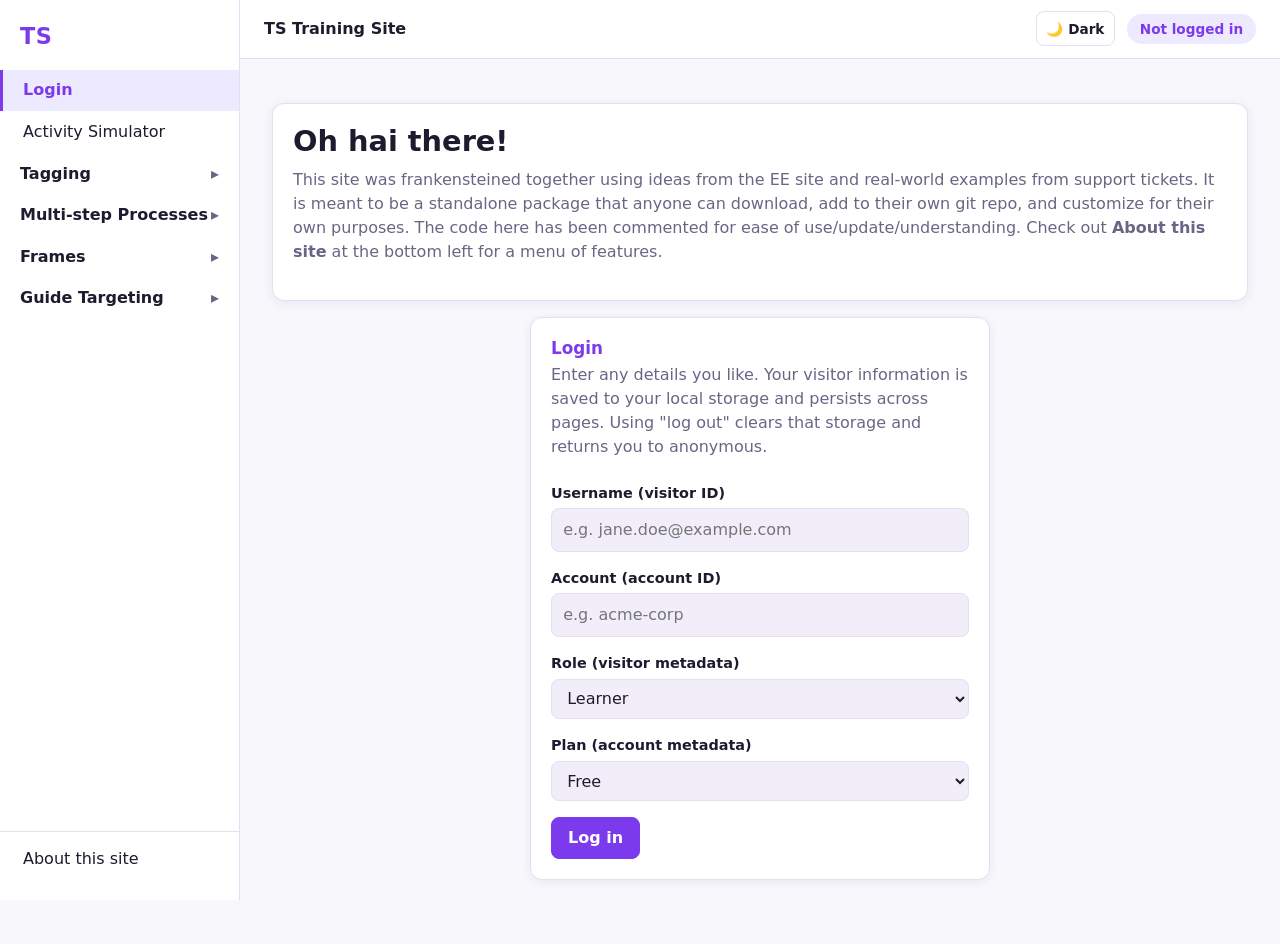
==== index.html @ fd7e9d79 "TS Test Site: initial copy from pendo-io/Technical-Success (ob-testing-site) Co-Authored-By: Claude " ====
<!DOCTYPE html>
<html lang="en">
<head>
  <meta charset="utf-8">
  <meta name="viewport" content="width=device-width, initial-scale=1">

  <!-- Content Security Policy (CSP): a TRAINING setup that breaks Pendo
       guides and the Designer on purpose, while everything else still works.
       Allowed:
         - this site's own files, inline scripts and inline styles
         - the Pendo agent (cdn.pendo.io) and sending analytics (data.pendo.io)
         - Session Replay's web worker (blob:) and the YouTube embed
       Left out on purpose (see Pendo's CSP help article):
         - guide content: content-<SUB_ID>.static.pendo.io and
           pendo-static-<SUB_ID>.storage.googleapis.com
         - the Designer / Visual Design Studio: app.pendo.io
       So page loads are clean, but CSP errors appear in the console when a
       guide tries to show or someone launches the Designer. -->
  <meta http-equiv="Content-Security-Policy" content="default-src 'self'; script-src 'self' 'unsafe-inline' https://cdn.pendo.io; style-src 'self' 'unsafe-inline'; connect-src 'self' https://data.pendo.io; img-src 'self' data: https://data.pendo.io; font-src 'self'; frame-src 'self' https://www.youtube.com; worker-src 'self' blob:">
  <title>TS Training Site</title>

  <!-- Styles for the whole site -->
  <link rel="stylesheet" href="assets/css/style.css">

  <!-- SCRIPTS THAT MUST LOAD FIRST (order matters!):
       config  -> settings (Pendo key)
       theme   -> applies light/dark before the page paints
       session -> reads/writes the logged-in user
       pendo   -> installs Pendo using the settings + session above -->
  <script src="assets/js/config.js"></script>
  <script src="assets/js/theme.js"></script>
  <script src="assets/js/session.js"></script>
  <script src="assets/js/pendo-snippet.js"></script>
</head>
<body>

<!-- =====================================================================
     PAGE FRAME: left nav + (top banner over content).
     The nav and banner are empty here; layout.js fills them in.
     ===================================================================== -->
<div class="app">

  <aside class="sidebar" id="sidebar"></aside>

  <div class="main-col">
    <header class="topbar" id="topbar"></header>

    <main class="content">

      <!-- ===============================================================
           PAGE: LOGIN  (#login)
           The form below saves the user to localStorage (see app.js).
           =============================================================== -->
      <section class="page" data-page="login">
                  <div class="card" id="welcome" style="margin: 1rem 0">
            <h1>Oh hai there!</h1>
            <p class="muted">This site was frankensteined together using ideas from the EE site and real-world examples from support tickets. It is meant to be a standalone package that anyone can download, add to their own git repo, and customize for their own purposes.  The code here has been commented for ease of use/update/understanding. Check out <strong>About this site</strong> at the bottom left for a menu of features.</p>
          </div>  
        <div class="login-box">

          
          <div class="card">
            <h3 class="page-title">Login</h3>
            <p class="page-sub">Enter any details you like. Your visitor information is saved to your local storage and persists across pages. Using "log out" clears that storage and returns you to anonymous.</p>

            <form id="login-form">
              <div class="field">
                <label for="login-username">Username (visitor ID)</label>
                <input type="text" id="login-username" required placeholder="e.g. jane.doe@example.com">
              </div>
              <div class="field">
                <label for="login-account">Account (account ID)</label>
                <input type="text" id="login-account" required placeholder="e.g. acme-corp">
              </div>
              <div class="field">
                <label for="login-role">Role (visitor metadata)</label>
                <select id="login-role">
                  <option value="learner">Learner</option>
                  <option value="admin">Admin</option>
                  <option value="manager">Manager</option>
                </select>
              </div>
              <div class="field">
                <label for="login-plan">Plan (account metadata)</label>
                <select id="login-plan">
                  <option value="free">Free</option>
                  <option value="pro">Pro</option>
                  <option value="enterprise">Enterprise</option>
                </select>
              </div>
              <button type="submit" class="btn" id="login-submit">Log in</button>
            </form>

            <!-- Shows what is currently saved in localStorage (filled in by app.js) -->
            <div class="session-box hidden" id="session-info"></div>
          </div>

          <!-- Shown only when no Pendo key has been set in assets/js/config.js (app.js hides it otherwise) -->
          <div class="card hidden" id="no-key-notice" style="margin-top:1rem">
            <h3>Pendo isn't turned on yet</h3>
            <p class="muted">Open <code>assets/js/config.js</code>, paste your Pendo API key in place of <code>YOUR-PENDO-API-KEY</code>, and reload. Find the key in Pendo under Settings &gt; Subscription Settings &gt; App Details &gt; Install Settings. The domain this site is hosted on must also be allowed in your subscription settings.</p>
          </div>
        </div>
      </section>


      <!-- ===============================================================
           PAGE: TAGGING  (#tagging)
           Lots of elements to practice tagging Features in Pendo.
           Each section has a different challenge.
           =============================================================== -->
      <section class="page" data-page="tagging">
        <h1 class="page-title">Tagging Practice</h1>
        <p class="page-sub">Use the Pendo Designer to tag each element. Every section is a slightly different challenge.</p>

        <!-- ---- 1. Easy: elements with ids ---- -->
        <div class="section">
          <h2>1. Easy mode: elements with ids</h2>
          <p class="hint">Each of these has a unique id. Tag them by id.</p>
          <div class="row">
            <button class="btn" id="easy-save">Save</button>
            <button class="btn" id="easy-cancel">Cancel</button>
            <button class="btn btn-outline" id="easy-export">Export</button>
            <a class="btn btn-outline" id="easy-link" href="#tagging">A link</a>
            <button class="btn btn-icon" id="easy-icon" aria-label="Settings">⚙️</button>
          </div>
        </div>

        <!-- ---- 2. Custom attribute ---- -->
        <div class="section">
          <h2>2. Custom attributes</h2>
          <p class="hint">No ids here, but each has a <code>data-pendo-id</code> attribute. Check Pendo's data-attribute settings.</p>
          <div class="row">
            <button class="btn" data-pendo-id="ghost">👻 Ghost</button>
            <button class="btn" data-pendo-id="gamepad">🎮 Gamepad</button>
            <button class="btn" data-pendo-id="coffee">☕ Coffee</button>
            <button class="btn" data-pendo-id="bug">🐛 Bug</button>
          </div>
        </div>

        <!-- ---- 3. Identical elements ---- -->
        <div class="section">
          <h2>3. Identical twins</h2>
          <p class="hint">Same classes, no ids. How do you tag just ONE of them? (Hint: look at their surroundings or their text.)</p>
          <div class="grid">
            <div class="card twin"><div class="pic">🐱</div><h3>We're the same</h3><button class="btn btn-small">Click me</button></div>
            <div class="card twin"><div class="pic">🐱</div><h3>Except for</h3><button class="btn btn-small">Click me</button></div>
            <div class="card twin"><div class="pic">🐱</div><h3>our headings</h3><button class="btn btn-small">Click me</button></div>
          </div>
        </div>

        <!-- ---- 4. Dynamic ids ---- -->
        <div class="section">
          <h2>4. Dynamic ids</h2>
          <p class="hint">These ids are random and change every time you refresh (tagging.js does this). Find another way to target them.</p>
          <div class="row">
            <button class="btn dynamic-id">Random 1</button>
            <button class="btn dynamic-id">Random 2</button>
            <button class="btn dynamic-id">Random 3</button>
          </div>
        </div>

        <!-- ---- 5. Disappearing / appearing ---- -->
        <div class="section">
          <h2>5. Now you see me...</h2>
          <p class="hint">Elements that appear, disappear or only show on hover.</p>
          <div class="row">
            <button class="btn" id="toggle-secret">Toggle secret</button>
            <button class="btn btn-outline" id="vanishing-button">Click me and I vanish</button>
            <span id="late-holder" class="muted">(a button appears here after 4 seconds)</span>
            <div class="hover-menu">
              <button class="btn btn-outline" id="hover-trigger">Hover over me ▾</button>
              <div class="menu-items">
                <button id="hover-item-1">First choice</button>
                <button id="hover-item-2">Second choice</button>
                <button id="hover-item-3">Third choice</button>
              </div>
            </div>
          </div>
          <div class="card hidden" id="secret-box" style="margin-top:1rem">
            <h3>Secret!</h3>
            <button class="btn btn-small" id="secret-button">Tag the button inside the secret</button>
          </div>
        </div>

        <!-- ---- 6. Form elements ---- -->
        <div class="section">
          <h2>6. Form elements</h2>
          <p class="hint">Inputs, checkboxes, radios and dropdowns.</p>
          <div class="card">
            <div class="field">
              <label for="form-name">Name</label>
              <input type="text" id="form-name" placeholder="Your name">
            </div>
            <div class="field">
              <label><input type="checkbox" id="form-newsletter"> Subscribe to the newsletter</label>
              <label><input type="checkbox" id="form-terms"> I agree to the terms</label>
            </div>
            <div class="field">
              <label><input type="radio" name="size" value="s"> Small</label>
              <label><input type="radio" name="size" value="m" checked> Medium</label>
              <label><input type="radio" name="size" value="l"> Large</label>
            </div>
            <div class="field">
              <label for="form-color">Favorite color</label>
              <select id="form-color">
                <option>Purple</option>
                <option>Also purple</option>
                <option>Violet</option>
              </select>
            </div>
            <button class="btn" id="form-submit">Submit</button>
          </div>
        </div>

        <!-- ---- 7. Tabs, accordions ---- -->
        <div class="section">
          <h2>7. Tabs and accordions</h2>
          <p class="hint">Tabs swap content in place. The URL never changes.</p>
          <div class="card">
            <div class="tabs">
              <button class="tab active" data-tab="one">Tab One</button>
              <button class="tab" data-tab="two">Tab Two</button>
              <button class="tab" data-tab="three">Tab Three</button>
            </div>
            <div class="tab-panel active" data-panel="one"><p>Panel one.</p><button class="btn btn-small" id="panel-one-btn">Button in one</button></div>
            <div class="tab-panel" data-panel="two"><p>Panel two.</p><button class="btn btn-small" id="panel-two-btn">Button in two</button></div>
            <div class="tab-panel" data-panel="three"><p>Panel three.</p><button class="btn btn-small" id="panel-three-btn">Button in three</button></div>
          </div>
          <div style="margin-top:1rem">
            <details><summary>Accordion item A</summary><p>Hidden content A.</p><button class="btn btn-small">Button A</button></details>
            <details><summary>Accordion item B</summary><p>Hidden content B.</p><button class="btn btn-small">Button B</button></details>
          </div>
        </div>

        <!-- ---- 8. Counter ---- -->
        <div class="section">
          <h2>8. Click it a lot</h2>
          <p class="hint">Good for checking that Pendo counts every click.</p>
          <div class="row">
            <button class="btn" id="counter-btn">Click counter</button>
            <span>Clicks: <strong id="counter-value">0</strong></span>
          </div>
        </div>

        <!-- ---- 9. Shadow DOM ---- -->
        <div class="section">
          <h2>9. Shadow DOM</h2>
          <p class="hint">The button below lives inside a shadow root (tagging.js builds it).</p>
          <div id="shadow-host"></div>
        </div>

        <!-- ---- 10. Track events ---- -->
        <div class="section">
          <h2>10. Track events (not clicks)</h2>
          <p class="hint">These send custom <code>pendo.track()</code> events. Open the browser console to see them logged.</p>
          <div class="grid">
            <div class="card">
              <h3>Search + Enter</h3>
              <input type="search" id="search-input" placeholder="Type, then press Enter">
            </div>
            <div class="card">
              <h3>Choose a flavor</h3>
              <select id="flavor-select">
                <option value="">Pick one...</option>
                <option>Grape</option>
                <option>Lavender</option>
                <option>Plain (boring)</option>
              </select>
            </div>
          </div>
        </div>

        <!-- ---- 11. Repeated table rows ---- -->
        <div class="section">
          <h2>11. Repeated rows</h2>
          <p class="hint">Every row has the same Edit / Delete buttons. Tag "Delete" for ONE row only, then try tagging it for ALL rows. (Delete really removes the row; refresh to get it back.)</p>
          <table class="table" id="people-table">
            <thead><tr><th>Name</th><th>Team</th><th>Actions</th></tr></thead>
            <tbody>
              <tr><td>Ada</td><td>Support</td><td><button class="btn btn-small row-edit">Edit</button> <button class="btn btn-small btn-outline row-delete">Delete</button></td></tr>
              <tr><td>Grace</td><td>Engineering</td><td><button class="btn btn-small row-edit">Edit</button> <button class="btn btn-small btn-outline row-delete">Delete</button></td></tr>
              <tr><td>Linus</td><td>Engineering</td><td><button class="btn btn-small row-edit">Edit</button> <button class="btn btn-small btn-outline row-delete">Delete</button></td></tr>
              <tr><td>Margaret</td><td>Success</td><td><button class="btn btn-small row-edit">Edit</button> <button class="btn btn-small btn-outline row-delete">Delete</button></td></tr>
            </tbody>
          </table>
        </div>

        <!-- ---- 12. Nested click targets ---- -->
        <div class="section">
          <h2>12. Click the child, tag the parent</h2>
          <p class="hint">Each button contains smaller elements. Click different parts and watch the log below (tagging.js prints the element that was actually clicked). Pendo has to decide which one to tag.</p>
          <div class="row">
            <button class="btn" id="nested-btn"><span class="nested-icon">📦</span> <span class="nested-label"><strong>Ship</strong> it</span></button>
            <div class="card nested-card" id="nested-card"><span>Whole card is clickable</span> <em>(even this part)</em></div>
          </div>
          <p class="muted" style="margin-top:.75rem">Last click: <code id="nested-log">nothing yet</code></p>
        </div>

        <!-- ---- 13. SVG and icon-only buttons ---- -->
        <div class="section">
          <h2>13. SVG and icon-only elements</h2>
          <p class="hint">No text to match on. Clicks may land on the <code>&lt;svg&gt;</code> or the <code>&lt;path&gt;</code> inside it.</p>
          <div class="row">
            <button class="btn btn-icon" aria-label="Favorite">
              <svg width="22" height="22" viewBox="0 0 24 24" fill="currentColor"><path d="M12 21s-7-4.6-9.5-9A5.5 5.5 0 0 1 12 6a5.5 5.5 0 0 1 9.5 6c-2.5 4.4-9.5 9-9.5 9z"/></svg>
            </button>
            <button class="btn btn-icon" aria-label="Star">
              <svg width="22" height="22" viewBox="0 0 24 24" fill="currentColor"><path d="M12 2l3 7 7 .6-5.3 4.8 1.6 7.1L12 17.8 5.7 21.5l1.6-7.1L2 9.6 9 9z"/></svg>
            </button>
            <button class="btn btn-icon" aria-label="Add">
              <svg width="22" height="22" viewBox="0 0 24 24" fill="none" stroke="currentColor" stroke-width="2.5"><path d="M12 5v14M5 12h14"/></svg>
            </button>
            <span class="muted">Clicking an emoji span also works:</span>
            <span class="emoji-click" id="emoji-click" role="button" tabindex="0">🎉</span>
          </div>
        </div>

        <!-- ---- 14. Links ---- -->
        <div class="section">
          <h2>14. Links</h2>
          <p class="hint">Same look, different <code>href</code>s. Tag by href, text or position.</p>
          <ul class="link-list">
            <li><a href="#tagging">Link to this page</a></li>
            <li><a href="#guides-modals">Link to Modals &amp; Banners</a></li>
            <li><a href="frames.html">Link to a real other page</a></li>
            <li><a href="https://www.pendo.io" target="_blank" rel="noopener">External link (new tab)</a></li>
            <li><a href="#tagging" class="link-same">Same text</a> · <a href="#guides-targets" class="link-same">Same text</a></li>
          </ul>
        </div>

        <!-- ---- 15. More inputs ---- -->
        <div class="section">
          <h2>15. More inputs</h2>
          <p class="hint">Toggle switch, slider, date, textarea and file picker.</p>
          <div class="card">
            <div class="field">
              <label class="switch"><input type="checkbox" id="switch-dark-alerts"> <span class="switch-track"></span> Enable alerts</label>
            </div>
            <div class="field">
              <label for="slider">Volume: <strong id="slider-value">50</strong></label>
              <input type="range" id="slider" min="0" max="100" value="50">
            </div>
            <div class="field"><label for="date-input">Pick a date</label><input type="date" id="date-input"></div>
            <div class="field"><label for="notes">Notes</label><textarea id="notes" rows="3" placeholder="Type something..."></textarea></div>
            <div class="field"><label for="file-input">Upload a file</label><input type="file" id="file-input"></div>
          </div>
        </div>
      </section>


      <!-- ===============================================================
           PAGE: GUIDES - MODALS & BANNERS  (#guides-modals)
           Things that pop up, so you have something to attach guides to.
           =============================================================== -->
      <section class="page" data-page="guides-modals">
        <h1 class="page-title">Guides: Modals &amp; Banners</h1>
        <p class="page-sub">Pop-ups and strips you can target with guides (or use to test guides appearing alongside them).</p>

        <div class="section">
          <h2>Regular modals</h2>
          <p class="hint">Ordinary overlay modals built from a <code>&lt;div&gt;</code> and a z-index. Modal #1 has a Next button that swaps to modal #2 (and Back swaps back). They are never open at the same time.</p>
          <button class="btn" id="open-modal-1">Open modal</button>
        </div>

        <div class="section">
          <h2>Top-layer modal</h2>
          <p class="hint">This one is a native <code>&lt;dialog&gt;</code> opened with <code>showModal()</code>. The browser puts it in the <em>top layer</em>, above everything on the page regardless of z-index, so it behaves differently from the regular modals when a guide tries to appear over it.</p>
          <button class="btn" id="open-top-layer">Open top-layer modal</button>
        </div>

        <div class="section">
          <h2>Banner slot</h2>
          <p class="hint">An empty area at the top of a page is a classic guide target.</p>
          <div class="banner-slot" id="banner-slot">
            <div class="card hidden" id="sample-banner">
              <strong>📣 Maintenance tonight at 10pm.</strong>
              <button class="btn btn-small btn-outline" id="banner-dismiss">Dismiss</button>
            </div>
            <span class="muted">(banner area)</span>
          </div>
          <div class="row" style="margin-top:.75rem">
            <button class="btn btn-outline" id="toggle-banner">Show / hide banner</button>
          </div>
        </div>

        <div class="section">
          <h2>Toast</h2>
          <button class="btn btn-outline" id="show-toast">Show a toast</button>
        </div>
      </section>


      <!-- ===============================================================
           PAGE: GUIDES - TOOLTIP TARGETS  (#guides-targets)
           A spread of elements in different positions so tooltips,
           arrows and badges can point at them.
           =============================================================== -->
      <section class="page" data-page="guides-targets">
        <h1 class="page-title">Guides: Tooltip Targets</h1>
        <p class="page-sub">Elements spread around the page for tooltip guides to point at from different directions.</p>

        <div class="section">
          <div class="row" style="justify-content:space-between">
            <button class="btn" id="target-top-left">Top left</button>
            <span class="row">
              <button class="btn btn-icon" id="bell-btn" aria-label="Notifications">🔔 <span class="badge" id="bell-count">3</span></button>
              <button class="btn btn-outline btn-small" id="bell-reset">Reset badge</button>
            </span>
            <button class="btn" id="target-top-right">Top right</button>
          </div>
        </div>

        <div class="section">
          <div class="grid">
            <div class="card"><h3>New feature</h3><p>A card with a heading <span class="badge">NEW</span></p><button class="btn btn-small" id="target-card-1">Try it</button></div>
            <div class="card"><h3>Another card</h3><p>A card without a badge.</p><button class="btn btn-small" id="target-card-2">Try it</button></div>
            <div class="card"><h3>Third card</h3><p>Nothing special here.</p><button class="btn btn-small" id="target-card-3">Try it</button></div>
          </div>
        </div>

        <div class="section" style="margin-top:6rem">
          <div class="row" style="justify-content:center">
            <button class="btn" id="target-bottom">Lower down the page</button>
          </div>
        </div>
      </section>


      <!-- ===============================================================
           PAGES: MULTI-STEP PROCESS  (#process-1, #process-2, #process-3)
           A fake 3-step flow. Each step has its own URL, so it's a good
           base for a walkthrough guide that crosses pages.
           (Navigation is handled by the data-goto buttons in app.js.)
           =============================================================== -->
      <section class="page" data-page="process-1">
        <h1 class="page-title">New Project Setup</h1>
        <p class="page-sub">A pretend 3-step wizard.</p>
        <div class="steps"><div class="step current">1. Details</div><div class="step">2. Settings</div><div class="step">3. Review</div></div>
        <div class="card">
          <div class="field"><label for="project-name">Project name</label><input type="text" id="project-name" placeholder="My project"></div>
          <div class="field"><label for="project-desc">Description</label><textarea id="project-desc" rows="3"></textarea></div>
          <button class="btn" id="step-1-next" data-goto="process-2">Next →</button>
        </div>
      </section>

      <section class="page" data-page="process-2">
        <h1 class="page-title">New Project Setup</h1>
        <p class="page-sub">Step 2 of 3</p>
        <div class="steps"><div class="step done">1. Details</div><div class="step current">2. Settings</div><div class="step">3. Review</div></div>
        <div class="card">
          <div class="field"><label><input type="checkbox" id="setting-notify" checked> Send me email updates</label></div>
          <div class="field"><label for="setting-visibility">Visibility</label>
            <select id="setting-visibility"><option>Private</option><option>Team</option><option>Public</option></select></div>
          <div class="row">
            <button class="btn btn-outline" id="step-2-back" data-goto="process-1">← Back</button>
            <button class="btn" id="step-2-next" data-goto="process-3">Next →</button>
          </div>
        </div>
      </section>

      <section class="page" data-page="process-3">
        <h1 class="page-title">New Project Setup</h1>
        <p class="page-sub">Step 3 of 3</p>
        <div class="steps"><div class="step done">1. Details</div><div class="step done">2. Settings</div><div class="step current">3. Review</div></div>
        <div class="card">
          <p>Everything look good?</p>
          <div class="row">
            <button class="btn btn-outline" id="step-3-back" data-goto="process-2">← Back</button>
            <button class="btn" id="process-finish">Finish</button>
          </div>
          <p class="hidden" id="process-done" style="margin-top:1rem"><strong>🎉 Project created!</strong>
            <a href="frames.html">Now go see the frames page →</a></p>
        </div>
      </section>


      <!-- ===============================================================
           PAGE: GUIDES - DUPLICATE DOM  (#guides-dupes)
           Some real sites keep TWO copies of the same UI in the page (one
           per theme, per user setting, or left over from sloppy SPA code)
           and only show one. Guide targeting gets confused when the FIRST
           match in the HTML is the invisible copy.

           Every case below has two copies inside a ".dup-block":
             - copy 1 comes first in the HTML and starts HIDDEN
             - copy 2 comes second and starts VISIBLE
           A "Switch" button (see guides.js, "DUPLICATE DOM") swaps them.
           data-hide on each block says HOW the hidden copy is hidden.
           =============================================================== -->
      <section class="page" data-page="guides-dupes">
        <h1 class="page-title">Guides: Duplicate DOM</h1>
        <p class="page-sub">The same element exists twice, but only one copy is visible at a time. Target the visible one, then press Switch and see if the guide follows.</p>

        <!-- ---- Case A: display: none, duplicate ids and classes ---- -->
        <div class="section">
          <h2>A. Per-theme copies (<code>display: none</code>)</h2>
          <p class="hint">Both copies share the SAME id (<code>dup-save-a</code>), classes and text. Invalid HTML, but very common in the wild. The first one in the page is hidden.</p>
          <div class="dup-block" data-hide="display">
            <div class="dup-stack">
              <div class="dup-copy" data-copy="1"><div class="card"><h3>Account settings</h3><p>Copy 1 · first in the DOM</p><button class="btn dup-save" id="dup-save-a">Save changes</button></div></div>
              <div class="dup-copy active" data-copy="2"><div class="card"><h3>Account settings</h3><p>Copy 2 · second in the DOM</p><button class="btn dup-save" id="dup-save-a">Save changes</button></div></div>
            </div>
            <div class="row dup-controls">
              <button class="btn btn-outline btn-small dup-toggle">Switch copies</button>
              <span class="muted dup-status"></span>
              <span class="muted dup-log"></span>
            </div>
          </div>
        </div>

        <!-- ---- Case B: visibility: hidden, no ids ---- -->
        <div class="section">
          <h2>B. Per-setting copies (<code>visibility: hidden</code>)</h2>
          <p class="hint">No ids at all. The hidden copy still takes up space (stacked in the same spot) so the page layout never shifts.</p>
          <div class="dup-block" data-hide="visibility">
            <div class="dup-stack">
              <div class="dup-copy" data-copy="1"><div class="card"><h3>Invite a teammate</h3><p>Copy 1 · first in the DOM</p><button class="btn dup-save">Send invite</button></div></div>
              <div class="dup-copy active" data-copy="2"><div class="card"><h3>Invite a teammate</h3><p>Copy 2 · second in the DOM</p><button class="btn dup-save">Send invite</button></div></div>
            </div>
            <div class="row dup-controls">
              <button class="btn btn-outline btn-small dup-toggle">Switch copies</button>
              <span class="muted dup-status"></span>
              <span class="muted dup-log"></span>
            </div>
          </div>
        </div>

        <!-- ---- Case C: opacity: 0 (sloppy SPA leftovers) ---- -->
        <div class="section">
          <h2>C. Leftover "previous view" (<code>opacity: 0</code>)</h2>
          <p class="hint">Mimics an SPA that keeps the old view in the page and just fades it out. An <code>opacity: 0</code> element still occupies space and still exists for DOM queries, so it's the sneakiest one.</p>
          <div class="dup-block" data-hide="opacity">
            <div class="dup-stack">
              <div class="dup-copy" data-copy="1"><div class="card"><h3>Export report</h3><p>Copy 1 · first in the DOM</p><button class="btn dup-save">Export</button></div></div>
              <div class="dup-copy active" data-copy="2"><div class="card"><h3>Export report</h3><p>Copy 2 · second in the DOM</p><button class="btn dup-save">Export</button></div></div>
            </div>
            <div class="row dup-controls">
              <button class="btn btn-outline btn-small dup-toggle">Switch copies</button>
              <span class="muted dup-status"></span>
              <span class="muted dup-log"></span>
            </div>
          </div>
        </div>
      </section>


      <!-- ===============================================================
           PAGE: GUIDES - WIDGETS  (#guides-widgets)
           Things that float, stay put, collect feedback, or need scrolling.
           =============================================================== -->
      <section class="page" data-page="guides-widgets">
        <h1 class="page-title">Guides: Widgets &amp; Feedback</h1>
        <p class="page-sub">A floating help launcher, a consent bar, a rating form and a long page to scroll.</p>

        <div class="section">
          <h2>What's new</h2>
          <p class="hint">A list with badges. Good for a "what's new" announcement guide.</p>
          <div class="card">
            <p><span class="badge">NEW</span> Dark mode is here. <a href="#guides-widgets" id="whats-new-1">Learn more</a></p>
            <p><span class="badge">NEW</span> Faster exports. <a href="#guides-widgets" id="whats-new-2">Learn more</a></p>
            <p><span class="badge">BETA</span> Shared dashboards. <a href="#guides-widgets" id="whats-new-3">Learn more</a></p>
          </div>
        </div>

        <div class="section">
          <h2>Rate your experience</h2>
          <p class="hint">Click a star, add a comment, send it. A "thank you" replaces the form. Sends a <code>pendo.track</code> event.</p>
          <div class="card" id="feedback-card">
            <div class="stars" id="stars" role="radiogroup" aria-label="Rating">
              <button class="star" data-value="1" aria-label="1 star">★</button>
              <button class="star" data-value="2" aria-label="2 stars">★</button>
              <button class="star" data-value="3" aria-label="3 stars">★</button>
              <button class="star" data-value="4" aria-label="4 stars">★</button>
              <button class="star" data-value="5" aria-label="5 stars">★</button>
            </div>
            <div class="field" style="margin-top:.75rem"><label for="feedback-text">Anything else?</label><textarea id="feedback-text" rows="2"></textarea></div>
            <button class="btn" id="feedback-submit">Send feedback</button>
            <p class="hidden" id="feedback-thanks"><strong>Thank you!</strong></p>
          </div>
        </div>

        <div class="section">
          <h2>Scroll down</h2>
          <p class="hint">A tall spacer, then a target at the very bottom. For testing guides that wait for scrolling.</p>
          <div class="scroll-spacer">⬇ keep scrolling ⬇</div>
          <button class="btn" id="bottom-target">You made it</button>
        </div>

        <!-- Floating help launcher: fixed to the bottom-right corner of the window -->
        <button class="launcher" id="launcher-btn" aria-label="Open help">?</button>
        <div class="launcher-panel hidden" id="launcher-panel">
          <h3>How can we help?</h3>
          <button class="btn btn-outline btn-small" id="launcher-item-1">Getting started</button>
          <button class="btn btn-outline btn-small" id="launcher-item-2">Keyboard shortcuts</button>
          <button class="btn btn-outline btn-small" id="launcher-item-3">Contact us</button>
        </div>

        <!-- Consent-style bar: stuck to the bottom of the window until dismissed -->
        <div class="consent-bar" id="consent-bar">
          <span>We use cookies (not really). Pretend this is a consent banner.</span>
          <button class="btn btn-small" id="consent-accept">Accept</button>
          <button class="btn btn-small btn-outline" id="consent-decline">Decline</button>
        </div>
      </section>


      <!-- ===============================================================
           PAGE: GUIDES - SCROLL TO REVEAL  (#guides-reveal)
           Like Scroll Targets, but each target is NOT VISIBLE (per Pendo's
           rules) until you scroll it into view. Pendo treats an element as
           not visible if it has any of:
               visibility: hidden   |   opacity: 0   |   display: none
           Each case below uses one of them. The target is always in the
           HTML; guides.js reveals it once its holder scrolls into view.
           Each target sits inside a ".reveal-holder" that keeps its space
           in the layout (a display:none element would otherwise take none).
           =============================================================== -->
      <section class="page" data-page="guides-reveal">
        <h1 class="page-title">Guides: Scroll to Reveal</h1>
        <p class="page-sub">The targets exist in the page but are hidden until you scroll to them. Can your guide wait for them to become visible?</p>

        <div class="section">
          <h2>How it works</h2>
          <p class="hint">Scroll down. When a holder is fully on screen, its button switches from hidden to visible. The status text under each one shows the current state. "Reset all" hides them again.</p>
          <button class="btn btn-outline" id="reveal-reset">Reset all</button>
        </div>

        <div class="scroll-filler" data-filler="25"></div>

        <!-- ---- Case A: visibility: hidden ---- -->
        <div class="section">
          <h2>A. <code>visibility: hidden</code></h2>
          <div class="reveal-holder">
            <button class="btn reveal-target" id="reveal-visibility" data-hide="visibility">Revealed (was visibility: hidden)</button>
          </div>
          <p class="muted reveal-status" data-for="reveal-visibility"></p>
        </div>

        <div class="scroll-filler" data-filler="25"></div>

        <!-- ---- Case B: opacity: 0 ---- -->
        <div class="section">
          <h2>B. <code>opacity: 0</code></h2>
          <div class="reveal-holder">
            <button class="btn reveal-target" id="reveal-opacity" data-hide="opacity">Revealed (was opacity: 0)</button>
          </div>
          <p class="muted reveal-status" data-for="reveal-opacity"></p>
        </div>

        <div class="scroll-filler" data-filler="25"></div>

        <!-- ---- Case C: display: none ---- -->
        <div class="section">
          <h2>C. <code>display: none</code></h2>
          <div class="reveal-holder">
            <button class="btn reveal-target" id="reveal-display" data-hide="display">Revealed (was display: none)</button>
          </div>
          <p class="muted reveal-status" data-for="reveal-display"></p>
        </div>

        <div class="scroll-filler" data-filler="25"></div>

        <!-- ---- Case D: hidden inside a scrolling box ---- -->
        <div class="section">
          <h2>D. Inside a scrolling box (<code>opacity: 0</code>)</h2>
          <p class="hint">Revealed only when scrolled into view <em>inside the box</em>.</p>
          <div class="scroll-box">
            <div class="scroll-filler" data-filler="12"></div>
            <div class="reveal-holder">
              <button class="btn reveal-target" id="reveal-in-box" data-hide="opacity">Revealed in the box</button>
            </div>
          </div>
          <p class="muted reveal-status" data-for="reveal-in-box"></p>
        </div>

        <div class="scroll-filler" data-filler="10"></div>
      </section>


      <!-- ===============================================================
           PAGE: GUIDES - SCROLL TARGETS  (#guides-scroll)
           For testing guides whose target is OUTSIDE the visible area and
           only comes into view after scrolling. Three cases:
             A. the whole page scrolls
             B. a box inside the page scrolls
             C. a strip scrolls sideways
           The filler text is added by guides.js (look for "SCROLL FILLER").
           =============================================================== -->
      <section class="page" data-page="guides-scroll">
        <h1 class="page-title">Guides: Scroll Targets</h1>
        <p class="page-sub">Each case below hides its target out of view. Does your guide find it, scroll to it, and point at it correctly?</p>

        <!-- ---- Case A: page-level scroll ---- -->
        <div class="section">
          <h2>A. Far down the page</h2>
          <p class="hint">The target is a button at the very bottom of this page, thousands of pixels below the top. Scroll, or use the button.</p>
          <div class="row">
            <button class="btn btn-outline" id="scroll-jump-bottom">Jump to the bottom</button>
          </div>
        </div>

        <!-- Filler: many paragraphs to push the target far away -->
        <div class="scroll-filler" data-filler="40"></div>

        <!-- ---- Case B: scrolling box ---- -->
        <div class="section">
          <h2>B. Inside a scrolling box</h2>
          <p class="hint">This box has its own scrollbar. The target is at the bottom of the box, so the box itself has to scroll before the target is visible.</p>
          <div class="scroll-box" id="scroll-box">
            <div class="scroll-filler" data-filler="15"></div>
            <button class="btn" id="scroll-box-target">Target at the bottom of the box</button>
          </div>
        </div>

        <!-- ---- Case C: sideways scroll ---- -->
        <div class="section">
          <h2>C. Off to the right</h2>
          <p class="hint">A strip that scrolls sideways. The target is far off the right edge.</p>
          <div class="scroll-strip" id="scroll-strip">
            <div class="strip-inner">
              <div class="strip-filler">⬅ scroll sideways ➡</div>
              <button class="btn" id="scroll-strip-target">Target at the far right</button>
            </div>
          </div>
        </div>

        <!-- More filler so Case A's target really is far from everything else -->
        <div class="scroll-filler" data-filler="40"></div>

        <!-- ---- Case A target: the very bottom ---- -->
        <div class="section">
          <h2>The bottom of the page</h2>
          <div class="row">
            <button class="btn" id="scroll-bottom-target">Target at the bottom of the page</button>
            <button class="btn btn-outline" id="scroll-jump-top">Back to top</button>
          </div>
        </div>
      </section>

      <!-- ===============================================================
           MULTI-STEP PROCESS: CHECKOUT  (#checkout-shop, -cart, -shipping,
           -payment, -review, -done)
           A mock store. Everything here is fake: no real payments happen.
           The product list, cart and step bar are drawn by checkout.js;
           the cart is kept in localStorage so it survives a reload.
           =============================================================== -->

      <!-- Step 0: the shop -->
      <section class="page" data-page="checkout-shop">
        <div class="row" style="justify-content:space-between">
          <div>
            <h1 class="page-title">TS Shop</h1>
            <p class="page-sub">Add a few things to your cart, then check out. Nothing here is real.</p>
          </div>
          <button class="btn btn-outline" id="shop-cart-btn" data-goto="checkout-cart">🛒 Cart (<span class="cart-count">0</span>)</button>
        </div>
        <!-- Product cards are added here by checkout.js -->
        <div class="grid product-grid" id="product-grid"></div>
      </section>

      <!-- Step 1: the cart -->
      <section class="page" data-page="checkout-cart">
        <h1 class="page-title">Your Cart</h1>
        <div class="steps" data-steps="cart"></div>
        <div class="checkout-layout">
          <div class="card" id="cart-items"></div>
          <div class="card" id="cart-summary-box">
            <h3>Order summary</h3>
            <div class="field promo-field">
              <label for="promo-input">Promo code</label>
              <div class="row"><input type="text" id="promo-input" placeholder="Try PURPLE10"><button class="btn btn-outline btn-small" id="promo-apply">Apply</button></div>
              <p class="muted" id="promo-msg"></p>
            </div>
            <div class="summary" data-summary></div>
            <div class="row" style="margin-top:1rem">
              <button class="btn btn-outline" id="cart-continue" data-goto="checkout-shop">← Keep shopping</button>
              <button class="btn" id="cart-checkout">Checkout →</button>
            </div>
          </div>
        </div>
      </section>

      <!-- Step 2: shipping -->
      <section class="page" data-page="checkout-shipping">
        <h1 class="page-title">Shipping</h1>
        <div class="steps" data-steps="shipping"></div>
        <form class="card" id="shipping-form">
          <div class="field"><label for="ship-name">Full name</label><input type="text" id="ship-name" required></div>
          <div class="field"><label for="ship-address">Street address</label><input type="text" id="ship-address" required></div>
          <div class="row">
            <div class="field" style="flex:2"><label for="ship-city">City</label><input type="text" id="ship-city" required></div>
            <div class="field" style="flex:1"><label for="ship-zip">ZIP</label><input type="text" id="ship-zip" required></div>
          </div>
          <div class="field">
            <label>Shipping method</label>
            <label><input type="radio" name="ship-method" value="standard" checked> Standard (3-5 days) · $5, free over $75</label>
            <label><input type="radio" name="ship-method" value="express"> Express (1-2 days) · $15</label>
          </div>
          <div class="row">
            <button type="button" class="btn btn-outline" id="ship-back" data-goto="checkout-cart">← Back</button>
            <button type="submit" class="btn" id="ship-next">Continue to payment →</button>
          </div>
        </form>
      </section>

      <!-- Step 3: payment (fake form; nothing is saved or sent anywhere) -->
      <section class="page" data-page="checkout-payment">
        <h1 class="page-title">Payment</h1>
        <div class="steps" data-steps="payment"></div>
        <form class="card" id="payment-form">
          <p class="muted"><strong>This is a mock form.</strong> Don't type a real card number. Any made-up digits will do, and nothing is stored or sent.</p>
          <div class="field">
            <label><input type="radio" name="pay-method" value="card" checked> Credit card</label>
            <label><input type="radio" name="pay-method" value="invoice"> Pay by invoice</label>
          </div>
          <div id="card-fields">
            <div class="field"><label for="pay-name">Name on card</label><input type="text" id="pay-name" required></div>
            <div class="field"><label for="pay-number">Card number</label><input type="text" id="pay-number" inputmode="numeric" placeholder="0000 0000 0000 0000" required></div>
            <div class="row">
              <div class="field" style="flex:1"><label for="pay-exp">Expiry</label><input type="text" id="pay-exp" placeholder="MM/YY" required></div>
              <div class="field" style="flex:1"><label for="pay-cvc">CVC</label><input type="text" id="pay-cvc" inputmode="numeric" placeholder="123" required></div>
            </div>
          </div>
          <div class="row">
            <button type="button" class="btn btn-outline" id="pay-back" data-goto="checkout-shipping">← Back</button>
            <button type="submit" class="btn" id="pay-next">Review order →</button>
          </div>
        </form>
      </section>

      <!-- Step 4: review -->
      <section class="page" data-page="checkout-review">
        <h1 class="page-title">Review &amp; Place Order</h1>
        <div class="steps" data-steps="review"></div>
        <div class="checkout-layout">
          <div class="card">
            <h3>Items</h3>
            <div id="review-items"></div>
            <h3 style="margin-top:1rem">Ship to</h3>
            <p id="review-address" class="muted"></p>
          </div>
          <div class="card">
            <h3>Order summary</h3>
            <div class="summary" data-summary></div>
            <div class="row" style="margin-top:1rem">
              <button class="btn btn-outline" id="review-back" data-goto="checkout-payment">← Back</button>
              <button class="btn" id="place-order">Place order</button>
            </div>
          </div>
        </div>
      </section>

      <!-- Done -->
      <section class="page" data-page="checkout-done">
        <div class="card" style="max-width:520px;margin:1rem auto;text-align:center">
          <div style="font-size:3rem">🎉</div>
          <h1 class="page-title">Thanks for your order!</h1>
          <p>Order <strong id="done-order">NV-000000</strong> is on its way.</p>
          <p class="muted">Total charged: <strong id="done-total">$0.00</strong></p>
          <button class="btn" id="done-again" data-goto="checkout-shop">Shop again</button>
        </div>
      </section>


      <!-- ===============================================================
           PAGE: AI AGENT  (#agent)
           A pretend chat assistant. There's no real AI: agent.js picks a
           canned reply by keyword and "types" it out. The markup is built
           the way real agent UIs usually are (message list, input,
           per-message actions) so there's plenty to tag.
           =============================================================== -->
      <section class="page" data-page="agent">
        <h1 class="page-title">AI Agent</h1>
        <p class="page-sub">A mock assistant to practice tagging a chat experience. Try "hello", "how do I tag a button?", or "what's a guide?".</p>

        <div class="chat" id="agent-chat">
          <div class="chat-header">
            <div class="chat-avatar">✨</div>
            <div>
              <strong>fAIke Assistant</strong><br>
              <span class="muted" id="agent-status">Online</span>
            </div>
            <span class="spacer" style="flex:1"></span>
            <button class="btn btn-outline btn-small" id="agent-new-chat">New chat</button>
          </div>

          <!-- Messages are added here by agent.js -->
          <div class="chat-log" id="chat-log" role="log" aria-live="polite"></div>

          <!-- Click-to-send suggestions -->
          <div class="chat-suggestions" id="chat-suggestions">
            <button class="chip">Hello</button>
            <button class="chip">How do I tag a button?</button>
            <button class="chip">What's a guide?</button>
            <button class="chip">Tell me a joke</button>
          </div>

          <form class="chat-form" id="chat-form">
            <textarea id="chat-input" rows="1" placeholder="Ask the assistant anything..." aria-label="Message"></textarea>
            <button type="submit" class="btn" id="chat-send">Send</button>
          </form>
        </div>
      </section>


      <!-- ===============================================================
           PAGE: GUIDES - DATA TABLE  (#guides-table)
           A data grid with: sortable columns (click a header), reorderable
           columns (drag a header, or use the Columns menu), show/hide
           columns, search, and per-row icon buttons. All drawn by table.js.
           The three action buttons on every row are deliberately
           identical: same class, no id, no text, just an icon.
           =============================================================== -->
      <section class="page" data-page="guides-table">
        <h1 class="page-title">Guides: Data Table</h1>
        <p class="page-sub">Click a header to sort. Drag headers to reorder them. Use <strong>Columns</strong> to show, hide or move columns. The icon buttons on each row are pencil (edit), copy and trash.</p>

        <div class="row table-toolbar">
          <input type="search" id="table-search" placeholder="Search rows..." aria-label="Search rows" style="max-width:260px">
          <div class="menu-anchor">
            <button class="btn btn-outline" id="columns-btn">Columns ▾</button>
            <div class="popover hidden" id="columns-menu"></div>
          </div>
          <button class="btn btn-outline" id="table-reset">Reset table</button>
        </div>

        <div class="table-wrap">
          <table class="table data-table" id="data-table"></table>
        </div>
      </section>

      <!-- ===============================================================
           PAGE: ACTIVITY SIMULATOR  (#simulator)
           Controls for simulator.js: pick scenarios, how many fake visitors,
           how many times through, and how fast. Everything it does is real
           clicking on the real pages, so Pendo records it like any visitor.
           =============================================================== -->
      <section class="page" data-page="simulator">
        <h1 class="page-title">Activity Simulator</h1>
        <p class="page-sub">Generate visitor activity automatically: clicks, page loads, form fills and logins. Keep this tab open while it runs. The scenarios live in <code>assets/js/scenarios.js</code>.</p>

        <div class="card hidden" id="sim-no-key" style="margin-bottom:1rem">
          <strong>Pendo isn't turned on yet</strong>
          <span class="muted"> The simulator will still click around, but nothing will be recorded until you add your key in <code>assets/js/config.js</code>.</span>
        </div>

        <form class="card" id="sim-form" onsubmit="return false">
          <h3>1. Scenarios</h3>
          <div id="sim-scenarios" class="sim-options"></div>

          <h3 style="margin-top:1.25rem">2. Options</h3>
          <div class="field">
            <label><input type="radio" name="sim-mode" value="generate" checked> Generate fake visitors (logs each one in and out with the real login form, names start with <code>sim-</code>)</label>
            <label><input type="radio" name="sim-mode" value="current"> Just use the visitor I'm logged in as</label>
          </div>
          <div class="row">
            <div class="field"><label for="sim-visitors">Visitors</label><input type="number" id="sim-visitors" min="1" max="100" value="3" style="width:6rem"></div>
            <div class="field"><label for="sim-loops">Times through</label><input type="number" id="sim-loops" min="1" max="100" value="1" style="width:6rem"></div>
            <div class="field"><label for="sim-first">First visitor #</label><input type="number" id="sim-first" min="0" value="0" style="width:6rem"></div>
            <div class="field"><label for="sim-speed">Speed</label>
              <select id="sim-speed"><option value="fast">Fast</option><option value="normal" selected>Normal</option><option value="slow">Slow</option></select></div>
          </div>
          <p class="muted">"First visitor #" picks which fake people are used. The same numbers always give the same people, so raise it to get brand-new visitors.</p>

          <div class="row">
            <button type="button" class="btn" id="sim-start">▶ Start</button>
            <button type="button" class="btn btn-outline" id="sim-stop" disabled>■ Stop</button>
            <button type="button" class="btn btn-outline" id="sim-clear">Clear log</button>
            <strong id="sim-status">Not running.</strong>
          </div>
        </form>

        <div class="card" style="margin-top:1rem">
          <h3>Log</h3>
          <pre class="sim-log" id="sim-log"></pre>
        </div>

        <div class="card" style="margin-top:1rem">
          <h3>Share or automate this run</h3>
          <p class="muted">A link that starts this run by itself when opened, and the matching command for the unattended runner in the <code>automation</code> folder.</p>
          <div class="field"><label for="sim-link">Link</label>
            <div class="row"><input type="text" id="sim-link" readonly style="flex:1"><button type="button" class="btn btn-outline btn-small" data-copy-from="sim-link">Copy</button></div></div>
          <div class="field"><label for="sim-cli">Command (run from the automation folder)</label>
            <div class="row"><input type="text" id="sim-cli" readonly style="flex:1"><button type="button" class="btn btn-outline btn-small" data-copy-from="sim-cli">Copy</button></div></div>
        </div>
      </section>

      <!-- ===============================================================
           PAGE: ABOUT THIS SITE  (#about)
           The list of pages below is built by about.js from NAV_ITEMS in
           layout.js, so it always matches the left nav. The "Under the hood"
           part is plain text you can edit here.
           =============================================================== -->
      <section class="page" data-page="about">
        <h1 class="page-title">About this site</h1>
        <p class="page-sub">This is a practice site for learning Pendo tagging and guides. Everything on it is fake: there is no real account, store or AI. Pick a page below to explore. I dare you to use the konami code somewhere.</p>

        <!-- Filled in by about.js: one card per page, grouped like the left nav -->
        <div id="about-content"></div>

        <div class="about-section">
          <h2>Under the hood</h2>
          <div class="card">
            <ul>
              <li><strong>Setup:</strong> paste your Pendo API key into <code>assets/js/config.js</code>. The domain you host the site on must also be allowed in your Pendo subscription.</li>
              <li><strong>Visitor identity:</strong> whoever "logs in" is sent to Pendo as the visitor (username) and account, with role and plan as metadata.</li>
              <li><strong>Light and dark mode:</strong> use the toggle in the top banner. Your choice is remembered.</li>
              <li><strong>Generating activity:</strong> use the Activity Simulator in this site, or the unattended runner in the <code>automation</code> folder (it can run on a schedule with GitHub Actions). Fake visitors are named <code>sim-...@example.com</code> so they are easy to filter out.</li>
              <li><strong>Adding things:</strong> new pages, scenarios and styles are explained in the project's <code>README.md</code>.</li>
            </ul>
          </div>
        </div>
      </section>

    </main>
  </div>
</div>

<!-- Edit-row modal for the Data Table (a regular overlay modal) -->
<div class="modal-overlay" id="row-modal">
  <div class="modal" role="dialog" aria-labelledby="row-modal-title">
    <button class="modal-x" id="row-modal-x" aria-label="Close">×</button>
    <h2 id="row-modal-title">Edit row</h2>
    <form id="row-form">
      <div class="field"><label for="edit-name">Name</label><input type="text" id="edit-name" required></div>
      <div class="field"><label for="edit-team">Team</label>
        <select id="edit-team"><option>Support</option><option>Engineering</option><option>Success</option><option>Design</option></select></div>
      <div class="field"><label for="edit-role">Role</label><input type="text" id="edit-role"></div>
      <div class="field"><label for="edit-status">Status</label>
        <select id="edit-status"><option>Active</option><option>Away</option><option>Offline</option></select></div>
      <div class="modal-footer">
        <button type="button" class="btn btn-outline" id="row-cancel">Cancel</button>
        <button type="submit" class="btn" id="row-save">Save</button>
      </div>
    </form>
  </div>
</div>


<!-- =====================================================================
     MODALS used by the Guides page. They are hidden until JS adds
     the "open" class (see guides.js). They sit outside the pages so they
     can overlay everything.
     ===================================================================== -->
<div class="modal-overlay" id="modal-1">
  <div class="modal" role="dialog" aria-labelledby="modal-1-title">
    <button class="modal-x" id="modal-1-x" aria-label="Close">×</button>
    <h2 id="modal-1-title">Modal #1</h2>
    <p>This is the first modal. It can open another one on top of it.</p>
    <div class="modal-footer">
      <button class="btn btn-outline" id="modal-1-close">Close</button>
      <button class="btn" id="modal-1-next">Next</button>
    </div>
  </div>
</div>

<div class="modal-overlay" id="modal-2">
  <div class="modal" role="dialog" aria-labelledby="modal-2-title">
    <h2 id="modal-2-title">Modal #2</h2>
    <p>Are you sure you want to continue?</p>
    <div class="modal-footer">
      <button class="btn btn-outline" id="modal-2-back">Back</button>
      <button class="btn btn-outline" id="modal-2-cancel">Cancel</button>
      <button class="btn" id="modal-2-confirm">Confirm</button>
    </div>
  </div>
</div>

<!-- A native <dialog>. Calling .showModal() on it (see guides.js) puts it in the
     browser's "top layer", which sits above all other page content. -->
<dialog class="top-dialog" id="top-layer-modal" aria-labelledby="top-layer-title">
  <button class="modal-x" id="top-layer-x" aria-label="Close">×</button>
  <h2 id="top-layer-title">Top-layer modal</h2>
  <p>I'm a native <code>&lt;dialog&gt;</code>, so I render in the top layer.</p>
  <div class="modal-footer">
    <button class="btn btn-outline" id="top-layer-close">Close</button>
    <button class="btn" id="top-layer-ok">Got it</button>
  </div>
</dialog>


<!-- =====================================================================
     SCRIPTS (at the bottom so the HTML above exists when they run).
     Order: layout builds nav/banner, then app.js (router + login),
     then the page-specific scripts.
     ===================================================================== -->
<script src="assets/js/layout.js"></script>
<script src="assets/js/about.js"></script>
<script src="assets/js/app.js"></script>
<script src="assets/js/tagging.js"></script>
<script src="assets/js/guides.js"></script>
<script src="assets/js/checkout.js"></script>
<script src="assets/js/agent.js"></script>
<script src="assets/js/table.js"></script>
<script src="assets/js/scenarios.js"></script>
<script src="assets/js/simulator.js"></script>
</body>
</html>
---- assets/css/style.css ----
/* =====================================================================
   TS test site - STYLESHEET
   One stylesheet for every page. Sections:
     1. Colors (light + dark themes live here as CSS variables)
     2. Base / reset
     3. Layout (sidebar, top banner, content area)
     4. Components (buttons, cards, forms, modals, etc.)
     5. Page-specific bits
     6. Small screens
   TIP: to change the purple, only edit --accent in section 1.
   ===================================================================== */


/* ---------- 1. COLORS ----------
   Every color in the site is a variable. Light mode is the default;
   dark mode overrides them when <html data-theme="dark"> (set by theme.js). */
:root {
  --accent:        #7c3aed;   /* main purple */
  --accent-hover:  #6d28d9;   /* darker purple for hover */
  --accent-soft:   #ede9fe;   /* very light purple (backgrounds) */
  --accent-text:   #ffffff;   /* text that sits ON the purple */

  --bg:            #f8f7fc;   /* page background */
  --surface:       #ffffff;   /* cards, sidebar, banner */
  --surface-2:     #f1eef9;   /* slightly darker surface (inputs, hover) */
  --text:          #1f1b2e;   /* main text */
  --text-muted:    #6b6585;   /* secondary text */
  --border:        #e3def2;   /* thin lines */
  --shadow:        0 2px 10px rgba(60, 30, 120, 0.08);
  --danger:        #dc2626;
  --success:       #16a34a;
}

[data-theme="dark"] {
  --accent:        #a78bfa;
  --accent-hover:  #c4b5fd;
  --accent-soft:   #2a2145;
  --accent-text:   #17122b;

  --bg:            #14111f;
  --surface:       #1d1930;
  --surface-2:     #262140;
  --text:          #ece9f7;
  --text-muted:    #a49fbd;
  --border:        #342d52;
  --shadow:        0 2px 10px rgba(0, 0, 0, 0.4);
}


/* ---------- 2. BASE ---------- */
* { box-sizing: border-box; }

body {
  margin: 0;
  font-family: system-ui, -apple-system, "Segoe UI", Roboto, sans-serif;
  background: var(--bg);
  color: var(--text);
  line-height: 1.5;
}

h1, h2, h3, h4 { margin: 0 0 .5rem; line-height: 1.25; }
h1 { font-size: 1.8rem; }
h2 { font-size: 1.3rem; }
h3 { font-size: 1.05rem; }
p  { margin: 0 0 1rem; }
a  { color: var(--accent); }
code {
  background: var(--surface-2);
  padding: 1px 6px;
  border-radius: 4px;
  font-size: .9em;
}
.muted { color: var(--text-muted); }
.hidden { display: none !important; }   /* JS adds/removes this class to show/hide things */


/* ---------- 3. LAYOUT ----------
   The page is a two-column grid: sidebar on the left, everything else on the right. */
.app {
  display: grid;
  grid-template-columns: 240px 1fr;
  min-height: 100vh;
}

/* Left navigation */
.sidebar {
  background: var(--surface);
  border-right: 1px solid var(--border);
  padding: 1.25rem 0;
  position: sticky;      /* stays put while the content scrolls */
  top: 0;
  height: 100vh;
  overflow-y: auto;
  display: flex;         /* a column, so the About link can sit at the bottom */
  flex-direction: column;
}
.sidebar > * { flex: none; }
.nav-bottom { margin-top: auto; border-top: 1px solid var(--border); padding-top: .4rem; }
.brand {
  font-size: 1.4rem;
  font-weight: 700;
  color: var(--accent);
  padding: 0 1.25rem 1rem;
  letter-spacing: .5px;
}
.nav-group-label {
  font-size: .72rem;
  text-transform: uppercase;
  letter-spacing: 1px;
  color: var(--text-muted);
  padding: 1rem 1.25rem .3rem;
}
.nav-link {
  display: block;
  padding: .55rem 1.25rem;
  color: var(--text);
  text-decoration: none;
  border-left: 3px solid transparent;
}
/* Collapsible sections: a header button, and a list of links that shows when .open */
.nav-section-btn {
  display: flex; justify-content: space-between; align-items: center;
  width: 100%; background: none; border: none; font: inherit; font-weight: 600;
  color: var(--text); padding: .55rem 1.25rem; cursor: pointer; text-align: left;
}
.nav-section-btn:hover { background: var(--surface-2); }
.chev { color: var(--text-muted); transition: transform .15s; }
.nav-section.open .chev { transform: rotate(90deg); }
.nav-sub { display: none; }
.nav-section.open .nav-sub { display: block; }
.nav-sublink { padding-left: 2.25rem; font-size: .93rem; }

.nav-link:hover  { background: var(--surface-2); }
.nav-link.active {                      /* the page you are on */
  background: var(--accent-soft);
  border-left-color: var(--accent);
  color: var(--accent);
  font-weight: 600;
}

/* Right column = top banner + content */
.main-col { display: flex; flex-direction: column; min-width: 0; }

.topbar {
  display: flex;
  align-items: center;
  gap: .75rem;
  padding: .7rem 1.5rem;
  background: var(--surface);
  border-bottom: 1px solid var(--border);
  position: sticky;
  top: 0;
  z-index: 20;
}
.topbar .spacer { flex: 1; }            /* pushes everything after it to the right */
.user-chip {
  background: var(--accent-soft);
  color: var(--accent);
  padding: .3rem .8rem;
  border-radius: 999px;
  font-size: .85rem;
  font-weight: 600;
}
/* hamburger: only shown on small screens. ".topbar" is in the selector so this
   beats the ".btn" rule further down (which would otherwise make it always show). */
.topbar .menu-btn { display: none; }

.content { padding: 1.75rem 2rem 3rem; max-width: 1100px; width: 100%; }

.page-title { margin-bottom: .25rem; }
.page-sub   { color: var(--text-muted); margin-bottom: 1.5rem; }


/* ---------- 4. COMPONENTS ---------- */

/* Buttons */
.btn {
  display: inline-block;
  font: inherit;
  font-weight: 600;
  padding: .5rem 1rem;
  border-radius: 8px;
  border: 1px solid var(--accent);
  background: var(--accent);
  color: var(--accent-text);
  cursor: pointer;
  text-decoration: none;
}
.btn:hover { background: var(--accent-hover); border-color: var(--accent-hover); }
.btn-outline { background: transparent; color: var(--accent); }
.btn-outline:hover { background: var(--accent-soft); color: var(--accent); }
.btn-small { padding: .3rem .7rem; font-size: .85rem; }
.btn-icon  { padding: .4rem .6rem; background: transparent; color: var(--text); border-color: var(--border); }
.btn-icon:hover { background: var(--surface-2); color: var(--text); border-color: var(--border); }

/* Cards and grids */
.card {
  background: var(--surface);
  border: 1px solid var(--border);
  border-radius: 12px;
  padding: 1.25rem;
  box-shadow: var(--shadow);
}
.card h3 { color: var(--accent); }
.grid { display: grid; gap: 1rem; grid-template-columns: repeat(auto-fill, minmax(220px, 1fr)); }
.section { margin-bottom: 2.5rem; }
.section > h2 { padding-bottom: .4rem; border-bottom: 2px solid var(--accent-soft); margin-bottom: .4rem; }
.section > .hint { color: var(--text-muted); margin-bottom: 1rem; }
.row { display: flex; flex-wrap: wrap; gap: .75rem; align-items: center; }

/* Forms */
label { display: block; font-weight: 600; margin-bottom: .25rem; font-size: .9rem; }
input[type="text"], input[type="email"], input[type="search"], select, textarea {
  width: 100%;
  font: inherit;
  padding: .55rem .7rem;
  background: var(--surface-2);
  color: var(--text);
  border: 1px solid var(--border);
  border-radius: 8px;
}
input:focus, select:focus, textarea:focus, button:focus-visible {
  outline: 2px solid var(--accent);
  outline-offset: 1px;
}
.field { margin-bottom: 1rem; }
input[type="checkbox"], input[type="radio"] { accent-color: var(--accent); }

/* Modals: a dark overlay with a centered box.
   JS adds .open to show one. */
.modal-overlay {
  position: fixed;
  inset: 0;
  background: rgba(10, 5, 25, .55);
  display: none;
  align-items: center;
  justify-content: center;
  z-index: 100;
  padding: 1rem;
}
.modal-overlay.open { display: flex; }
.modal {
  background: var(--surface);
  border: 1px solid var(--border);
  border-radius: 14px;
  padding: 1.5rem;
  width: 100%;
  max-width: 440px;
  box-shadow: 0 10px 40px rgba(0, 0, 0, .35);
}
.modal-footer { display: flex; justify-content: flex-end; gap: .5rem; margin-top: 1.25rem; }
.modal-x { float: right; background: none; border: none; font-size: 1.4rem; cursor: pointer; color: var(--text-muted); }

/* Native <dialog> (top layer). Styled to match the regular modals.
   The dimmed backdrop is the ::backdrop pseudo-element. */
.top-dialog {
  background: var(--surface);
  color: var(--text);
  border: 1px solid var(--border);
  border-radius: 14px;
  padding: 1.5rem;
  width: 100%;
  max-width: 440px;
  box-shadow: 0 10px 40px rgba(0, 0, 0, .35);
}
.top-dialog::backdrop { background: rgba(10, 5, 25, .55); }

/* Small pieces */
.badge {
  display: inline-block;
  background: var(--accent);
  color: var(--accent-text);
  font-size: .7rem;
  font-weight: 700;
  padding: 1px 7px;
  border-radius: 999px;
}
.tabs { display: flex; gap: .25rem; border-bottom: 1px solid var(--border); margin-bottom: 1rem; }
.tab  { background: none; border: none; font: inherit; padding: .5rem 1rem; cursor: pointer; color: var(--text-muted); border-bottom: 3px solid transparent; }
.tab.active { color: var(--accent); border-bottom-color: var(--accent); font-weight: 600; }
.tab-panel { display: none; }
.tab-panel.active { display: block; }

details { background: var(--surface); border: 1px solid var(--border); border-radius: 8px; padding: .6rem 1rem; margin-bottom: .5rem; }
summary { cursor: pointer; font-weight: 600; }

.toast {
  position: fixed; bottom: 1.5rem; right: 1.5rem;
  background: var(--accent); color: var(--accent-text);
  padding: .7rem 1.1rem; border-radius: 10px; box-shadow: var(--shadow);
  z-index: 200;
}

.banner-slot {      /* an empty strip guides can target to show a banner */
  border: 2px dashed var(--border);
  border-radius: 10px;
  padding: 1rem;
  text-align: center;
  color: var(--text-muted);
}


/* ---------- 5. PAGE-SPECIFIC ---------- */

/* SPA "pages": only the one matching the URL hash is visible (see app.js) */
.page { display: none; }
.page.active { display: block; }

/* Login page */
.login-box { max-width: 460px; margin: 1rem auto; }
/* overflow-wrap: anywhere lets the long JSON line break inside the box */
.session-box { background: var(--accent-soft); border-radius: 10px; padding: .8rem 1rem; margin-top: 1rem; font-size: .9rem; overflow-wrap: anywhere; }

/* Dropdown that opens on hover (a "disappearing element" for tagging practice) */
.hover-menu { position: relative; display: inline-block; }
.hover-menu .menu-items {
  display: none; position: absolute; top: 100%; left: 0; min-width: 180px;
  background: var(--surface); border: 1px solid var(--border); border-radius: 8px;
  box-shadow: var(--shadow); padding: .4rem; z-index: 10;
}
.hover-menu:hover .menu-items { display: block; }
.hover-menu .menu-items button { display: block; width: 100%; text-align: left; background: none; border: none; color: var(--text); font: inherit; padding: .4rem .6rem; cursor: pointer; border-radius: 6px; }
.hover-menu .menu-items button:hover { background: var(--accent-soft); }

/* Wizard progress dots for the multi-step process */
.steps { display: flex; gap: .5rem; margin-bottom: 1.25rem; }
.step { flex: 1; text-align: center; padding: .5rem; border-radius: 8px; background: var(--surface-2); color: var(--text-muted); font-size: .85rem; }
.step.current { background: var(--accent); color: var(--accent-text); font-weight: 700; }
.step.done    { background: var(--accent-soft); color: var(--accent); }

/* Frames page */
.frame-row { display: flex; gap: 1rem; flex-wrap: wrap; align-items: stretch; }
.frame-box { flex: 1 1 260px; }
.frame-box iframe { width: 100%; height: 220px; border: 2px dashed var(--accent); border-radius: 10px; background: var(--surface); }

/* Content INSIDE the iframes (frame-a.html / frame-b.html) */
.frame-body { display: flex; flex-direction: column; align-items: center; justify-content: center; gap: .75rem; min-height: 100vh; margin: 0; padding: 1rem; }

/* Tiny "identical twins" cards on the tagging page */
.twin { text-align: center; }
.twin .pic { font-size: 2.2rem; }


/* Table (tagging page, repeated rows) */
.table { width: 100%; border-collapse: collapse; background: var(--surface); border: 1px solid var(--border); border-radius: 10px; overflow: hidden; }
.table th, .table td { text-align: left; padding: .6rem .9rem; border-bottom: 1px solid var(--border); }
.table th { background: var(--surface-2); font-size: .85rem; }

/* Nested click targets */
.nested-icon { font-size: 1.1rem; }
.nested-card { cursor: pointer; padding: .6rem 1rem; }
.emoji-click { font-size: 1.8rem; cursor: pointer; }
.link-list { line-height: 2; }

/* Toggle switch: a normal checkbox, visually replaced by a track */
.switch { display: flex; align-items: center; gap: .6rem; cursor: pointer; }
.switch input { position: absolute; opacity: 0; }
.switch-track { width: 40px; height: 22px; border-radius: 999px; background: var(--border); position: relative; transition: background .2s; }
.switch-track::after { content: ""; position: absolute; top: 3px; left: 3px; width: 16px; height: 16px; border-radius: 50%; background: #fff; transition: transform .2s; }
.switch input:checked + .switch-track { background: var(--accent); }
.switch input:checked + .switch-track::after { transform: translateX(18px); }
.switch input:focus-visible + .switch-track { outline: 2px solid var(--accent); outline-offset: 2px; }

/* Guides: widgets page */
.stars { display: flex; gap: .15rem; }
.star { background: none; border: none; font-size: 2rem; cursor: pointer; color: var(--border); padding: 0; }
.star.on { color: var(--accent); }
.scroll-spacer { height: 900px; display: flex; align-items: center; justify-content: center; color: var(--text-muted); border: 2px dashed var(--border); border-radius: 10px; margin-bottom: 1rem; }

/* Scroll Targets page */
.scroll-box { height: 220px; overflow-y: auto; border: 2px solid var(--accent); border-radius: 10px; padding: 1rem; background: var(--surface); }
.scroll-strip { overflow-x: auto; border: 2px solid var(--accent); border-radius: 10px; background: var(--surface); }
.strip-inner { display: flex; align-items: center; gap: 1rem; width: 2400px; padding: 1.25rem; }   /* much wider than the screen */
.strip-filler { flex: 1; text-align: center; color: var(--text-muted); }

/* Scroll to Reveal: the three ways Pendo considers an element NOT visible.
   The holder keeps the layout space so the observer has something to watch. */
.reveal-holder { min-height: 60px; display: flex; align-items: center; }
.reveal-target[data-hide="visibility"] { visibility: hidden; }
.reveal-target[data-hide="opacity"]    { opacity: 0; }
.reveal-target[data-hide="display"]    { display: none; }
.reveal-target.revealed { visibility: visible; opacity: 1; display: inline-block; }

/* Duplicate DOM: both copies sit in the same grid cell (stacked), and
   whichever one is NOT .active gets hidden by the block's data-hide method. */
.dup-stack { display: grid; }
.dup-copy { grid-area: 1 / 1; }
.dup-block[data-hide="display"]    .dup-copy:not(.active) { display: none; }
.dup-block[data-hide="visibility"] .dup-copy:not(.active) { visibility: hidden; }
.dup-block[data-hide="opacity"]    .dup-copy:not(.active) { opacity: 0; }
.dup-copy:not(.active) { pointer-events: none; }   /* so the invisible copy never steals clicks */
.dup-controls { margin-top: .75rem; }

/* ---------- Checkout ---------- */
.checkout-layout { display: grid; gap: 1rem; grid-template-columns: 1.6fr 1fr; align-items: start; }
.product-card { text-align: center; }
.product-pic { font-size: 3rem; }
.cart-line { display: flex; align-items: center; gap: .75rem; padding: .6rem 0; border-bottom: 1px solid var(--border); }
.cart-line:last-child { border-bottom: none; }
.cart-pic { font-size: 1.8rem; }
.cart-name { flex: 1; }
.qty { display: flex; align-items: center; gap: .4rem; }
.qty-value { min-width: 1.5rem; text-align: center; font-weight: 600; }
.cart-price { min-width: 4.5rem; text-align: right; font-weight: 600; }
.sum-row { display: flex; justify-content: space-between; padding: .25rem 0; }
.sum-total { border-top: 1px solid var(--border); margin-top: .4rem; padding-top: .5rem; font-weight: 700; font-size: 1.1rem; }

/* ---------- AI agent chat ---------- */
.chat { display: flex; flex-direction: column; max-width: 720px; height: 600px; background: var(--surface); border: 1px solid var(--border); border-radius: 14px; box-shadow: var(--shadow); overflow: hidden; }
.chat-header { display: flex; align-items: center; gap: .75rem; padding: .8rem 1rem; border-bottom: 1px solid var(--border); }
.chat-avatar, .msg-avatar { width: 34px; height: 34px; flex: none; border-radius: 50%; background: var(--accent-soft); display: flex; align-items: center; justify-content: center; }
.chat-log { flex: 1; overflow-y: auto; padding: 1rem; display: flex; flex-direction: column; gap: .8rem; }
.msg { display: flex; gap: .6rem; max-width: 85%; }
.msg-user { align-self: flex-end; flex-direction: row-reverse; }
.msg-text { padding: .6rem .9rem; border-radius: 14px; background: var(--surface-2); }
.msg-user .msg-text { background: var(--accent); color: var(--accent-text); }
.msg-sources { font-size: .82rem; margin-top: .3rem; color: var(--text-muted); }
.msg-actions { display: flex; gap: .25rem; margin-top: .25rem; }
.msg-action { background: none; border: 1px solid transparent; border-radius: 6px; cursor: pointer; padding: .1rem .4rem; opacity: .65; }
.msg-action:hover { opacity: 1; background: var(--surface-2); }
.msg-action.on { opacity: 1; border-color: var(--accent); background: var(--accent-soft); }
.agent-steps { align-self: flex-start; margin-left: 2.6rem; font-size: .85rem; color: var(--text-muted); }
.dots i { display: inline-block; width: 7px; height: 7px; margin: 0 2px; border-radius: 50%; background: var(--text-muted); animation: blink 1s infinite; }
.dots i:nth-child(2) { animation-delay: .2s; }
.dots i:nth-child(3) { animation-delay: .4s; }
@keyframes blink { 0%, 80%, 100% { opacity: .2; } 40% { opacity: 1; } }
.chat-suggestions { display: flex; flex-wrap: wrap; gap: .4rem; padding: .5rem 1rem 0; }
.chip { font: inherit; font-size: .85rem; background: var(--accent-soft); color: var(--accent); border: 1px solid var(--border); border-radius: 999px; padding: .25rem .75rem; cursor: pointer; }
.chip:hover { border-color: var(--accent); }
.chat-form { display: flex; gap: .5rem; padding: .75rem 1rem; }
.chat-form textarea { resize: none; }

/* ---------- Data table ---------- */
.table-toolbar { margin-bottom: 1rem; }
.table-wrap { overflow-x: auto; }
.data-table th.sortable { cursor: pointer; user-select: none; white-space: nowrap; }
.data-table th.sortable:hover { background: var(--accent-soft); }
.data-table .actions-col { text-align: right; white-space: nowrap; }
.icon-btn { background: none; border: 1px solid transparent; color: var(--text-muted); border-radius: 6px; padding: .3rem; cursor: pointer; line-height: 0; }
.icon-btn:hover { color: var(--accent); background: var(--accent-soft); border-color: var(--border); }
.pill { padding: 1px 9px; border-radius: 999px; font-size: .8rem; font-weight: 600; background: var(--surface-2); }
.pill-active  { background: var(--accent-soft); color: var(--accent); }
.pill-away    { background: #fef3c7; color: #92400e; }
.pill-offline { background: var(--surface-2); color: var(--text-muted); }
.menu-anchor { position: relative; }
.popover { position: absolute; top: 110%; left: 0; z-index: 30; min-width: 240px; background: var(--surface); border: 1px solid var(--border); border-radius: 10px; box-shadow: var(--shadow); padding: .5rem; }
.popover.hidden { display: none; }
.col-item { display: flex; justify-content: space-between; align-items: center; padding: .2rem .3rem; }
.col-item label { display: flex; gap: .4rem; margin: 0; font-weight: 500; }

/* ---------- About page ---------- */
.about-section { margin-bottom: 1.75rem; }
.about-list { display: grid; gap: .75rem; grid-template-columns: repeat(auto-fill, minmax(300px, 1fr)); }
.about-item h3 { margin-bottom: .25rem; }
.about-item h3 a { text-decoration: none; }
.about-item p { margin: 0; color: var(--text-muted); font-size: .93rem; }

/* ---------- Activity simulator ---------- */
.sim-options { display: grid; gap: .5rem; grid-template-columns: repeat(auto-fill, minmax(260px, 1fr)); }
.sim-option { font-weight: 400; background: var(--surface-2); border-radius: 8px; padding: .5rem .75rem; cursor: pointer; margin: 0; }
.sim-log { background: var(--surface-2); border-radius: 8px; padding: .75rem; max-height: 240px; overflow: auto; font-size: .8rem; margin: 0; white-space: pre-wrap; }
.sim-chip { position: fixed; left: 260px; bottom: 1rem; z-index: 150; display: flex; align-items: center; gap: .6rem; background: var(--surface); border: 2px solid var(--accent); border-radius: 999px; padding: .35rem .5rem .35rem 1rem; box-shadow: var(--shadow); font-size: .85rem; }
.sim-chip.hidden { display: none; }

.launcher { position: fixed; right: 1.5rem; bottom: 4.5rem; width: 52px; height: 52px; border-radius: 50%; border: none; background: var(--accent); color: var(--accent-text); font-size: 1.4rem; font-weight: 700; cursor: pointer; box-shadow: var(--shadow); z-index: 40; }
.launcher-panel { position: fixed; right: 1.5rem; bottom: 8.5rem; width: 240px; display: flex; flex-direction: column; gap: .5rem; background: var(--surface); border: 1px solid var(--border); border-radius: 12px; padding: 1rem; box-shadow: var(--shadow); z-index: 40; }
.launcher-panel.hidden { display: none; }
.consent-bar { position: fixed; left: 240px; right: 0; bottom: 0; display: flex; gap: .75rem; align-items: center; padding: .75rem 1.5rem; background: var(--surface); border-top: 1px solid var(--border); z-index: 30; }
.consent-bar span { flex: 1; }


/* ---------- 6. SMALL SCREENS ---------- */
@media (max-width: 800px) {
  .app { grid-template-columns: 1fr; }
  .sidebar { position: fixed; left: -260px; width: 240px; z-index: 50; transition: left .2s; }
  .sidebar.open { left: 0; }
  .consent-bar { left: 0; }
  .sim-chip { left: 1rem; }
  .checkout-layout { grid-template-columns: 1fr; }
  .topbar .menu-btn { display: inline-block; }
  .content { padding: 1.25rem 1rem 3rem; }
}
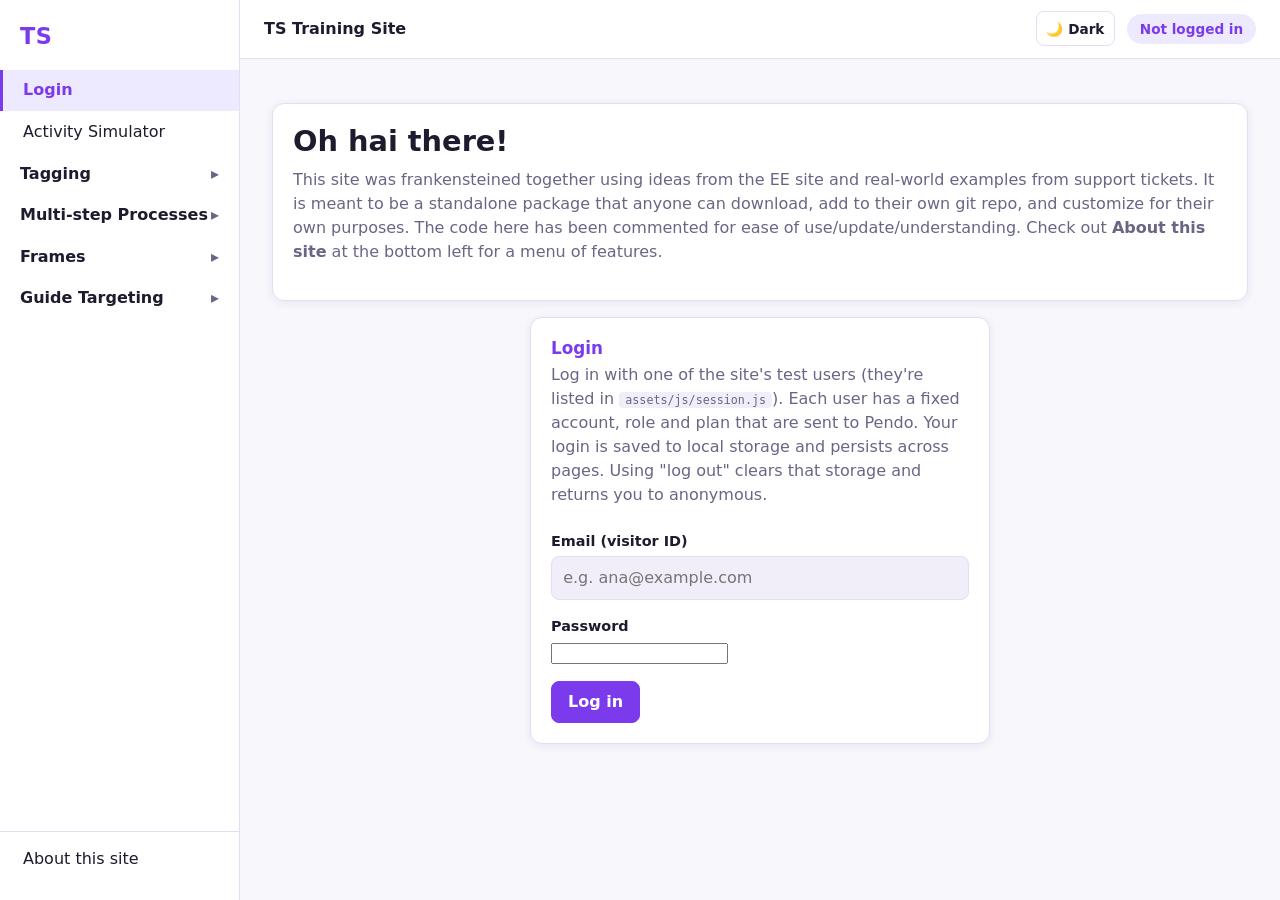
==== commit 36e5ab3e: "Require one of 5 test logins instead of accepting any username - session.js: list of 5 fake @example" ====
--- a/index.html
+++ b/index.html
@@ -61,33 +61,19 @@
           
           <div class="card">
             <h3 class="page-title">Login</h3>
-            <p class="page-sub">Enter any details you like. Your visitor information is saved to your local storage and persists across pages. Using "log out" clears that storage and returns you to anonymous.</p>
+            <p class="page-sub">Log in with one of the site's test users (they're listed in <code>assets/js/session.js</code>). Each user has a fixed account, role and plan that are sent to Pendo. Your login is saved to local storage and persists across pages. Using "log out" clears that storage and returns you to anonymous.</p>
 
             <form id="login-form">
               <div class="field">
-                <label for="login-username">Username (visitor ID)</label>
-                <input type="text" id="login-username" required placeholder="e.g. jane.doe@example.com">
+                <label for="login-username">Email (visitor ID)</label>
+                <input type="email" id="login-username" required autocomplete="username" placeholder="e.g. ana@example.com">
               </div>
               <div class="field">
-                <label for="login-account">Account (account ID)</label>
-                <input type="text" id="login-account" required placeholder="e.g. acme-corp">
+                <label for="login-password">Password</label>
+                <input type="password" id="login-password" required autocomplete="current-password">
               </div>
-              <div class="field">
-                <label for="login-role">Role (visitor metadata)</label>
-                <select id="login-role">
-                  <option value="learner">Learner</option>
-                  <option value="admin">Admin</option>
-                  <option value="manager">Manager</option>
-                </select>
-              </div>
-              <div class="field">
-                <label for="login-plan">Plan (account metadata)</label>
-                <select id="login-plan">
-                  <option value="free">Free</option>
-                  <option value="pro">Pro</option>
-                  <option value="enterprise">Enterprise</option>
-                </select>
-              </div>
+              <!-- Shown by app.js when the email or password is wrong -->
+              <p class="login-error hidden" id="login-error" role="alert">That email and password don't match a test user.</p>
               <button type="submit" class="btn" id="login-submit">Log in</button>
             </form>
 
--- a/assets/css/style.css
+++ b/assets/css/style.css
@@ -309,6 +309,8 @@
 /* Login page */
 .login-box { max-width: 460px; margin: 1rem auto; }
 /* overflow-wrap: anywhere lets the long JSON line break inside the box */
+/* Wrong email or password message on the login page */
+.login-error { color: var(--danger); font-size: .9rem; margin: 0 0 .75rem; }
 .session-box { background: var(--accent-soft); border-radius: 10px; padding: .8rem 1rem; margin-top: 1rem; font-size: .9rem; overflow-wrap: anywhere; }
 
 /* Dropdown that opens on hover (a "disappearing element" for tagging practice) */
